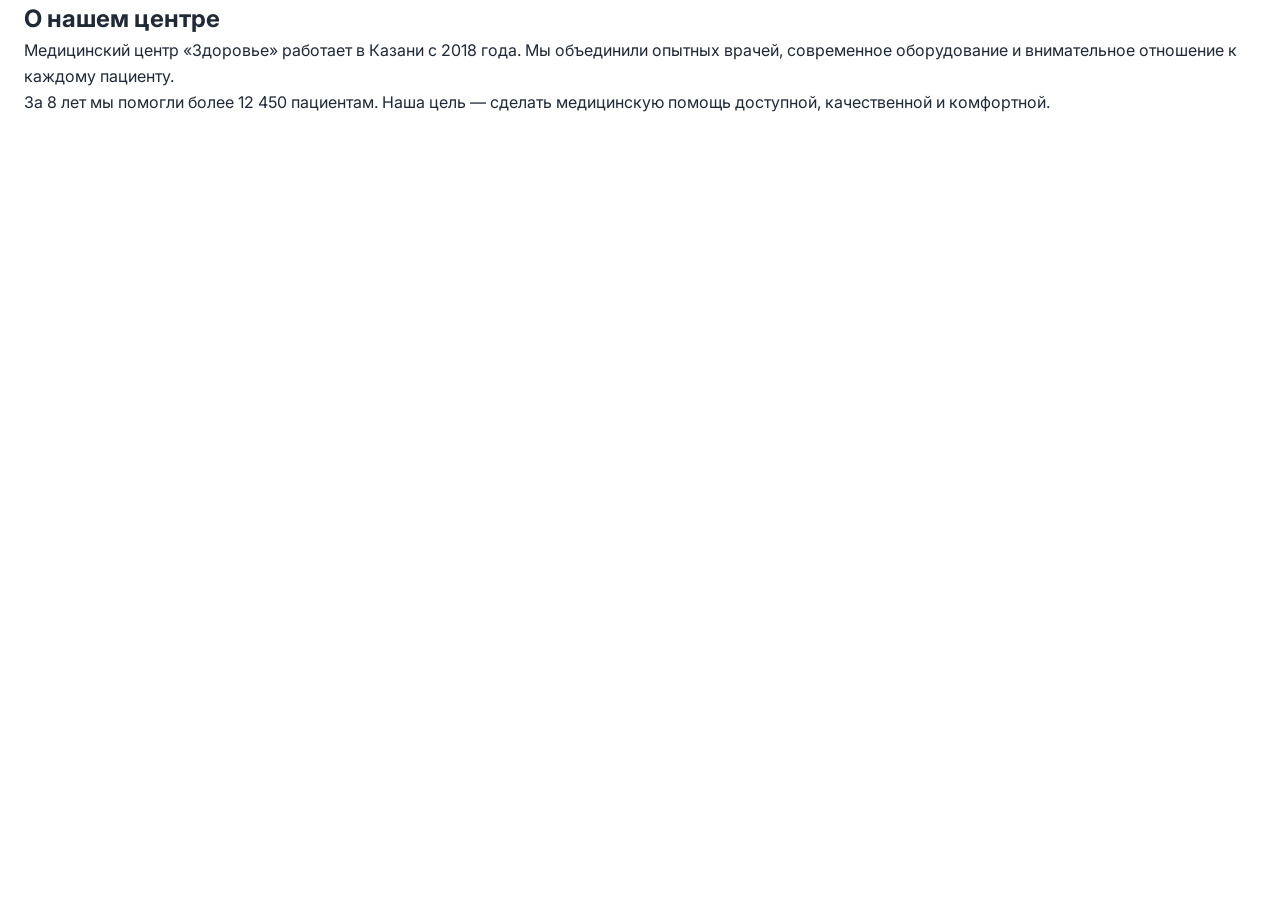
==== about.html @ 33e29db7 "Create about.html" ====
<!DOCTYPE html>
<html lang="ru">
<head>
  <meta charset="UTF-8">
  <meta name="viewport" content="width=device-width, initial-scale=1.0">
  <title>О нас — Медицинский центр «Здоровье»</title>
  <link rel="stylesheet" href="styles.css">
  <link rel="stylesheet" href="https://cdnjs.cloudflare.com/ajax/libs/font-awesome/6.6.0/css/all.min.css">
</head>
<body>
  <nav class="navbar"> <!-- тот же код навигации --> </nav>

  <section class="section">
    <div class="container">
      <h1>О нашем центре</h1>
      <p>Медицинский центр «Здоровье» работает в Казани с 2018 года. Мы объединили опытных врачей, современное оборудование и внимательное отношение к каждому пациенту.</p>
      <p>За 8 лет мы помогли более 12 450 пациентам. Наша цель — сделать медицинскую помощь доступной, качественной и комфортной.</p>
    </div>
  </section>

  <script src="script.js"></script>
</body>
</html>
---- styles.css ----
@import url('https://fonts.googleapis.com/css2?family=Inter:wght@400;500;600;700&display=swap');

* {
  margin: 0;
  padding: 0;
  box-sizing: border-box;
}

body {
  font-family: 'Inter', system-ui, sans-serif;
  line-height: 1.6;
  color: #1f2937;
}

/* Navbar */
.navbar {
  background: white;
  box-shadow: 0 2px 10px rgba(0,0,0,0.1);
  position: sticky;
  top: 0;
  z-index: 100;
}

.container {
  max-width: 1280px;
  margin: 0 auto;
  padding: 0 24px;
}

.navbar .container {
  display: flex;
  align-items: center;
  justify-content: space-between;
  padding: 18px 24px;
}

.logo {
  display: flex;
  align-items: center;
  gap: 12px;
  font-size: 28px;
  font-weight: 700;
}

.logo-icon {
  font-size: 32px;
}

/* Hero */
.hero {
  background: linear-gradient(135deg, #f0f9ff, #e0f2fe);
  padding: 120px 0 80px;
}

.hero .grid {
  display: grid;
  grid-template-columns: 1fr 1fr;
  gap: 60px;
  align-items: center;
}

.hero h1 {
  font-size: 52px;
  line-height: 1.1;
  font-weight: 700;
  margin-bottom: 24px;
}

.hero-subtitle {
  font-size: 24px;
  color: #475569;
  margin-bottom: 40px;
}

.btn-primary {
  background: #0ea5e9;
  color: white;
  padding: 16px 32px;
  border-radius: 9999px;
  font-weight: 600;
  text-decoration: none;
  display: inline-block;
  transition: all 0.3s;
}

.btn-primary:hover {
  background: #0284c8;
  transform: translateY(-3px);
}

.btn-secondary {
  background: transparent;
  color: #0ea5e9;
  border: 2px solid #0ea5e9;
  padding: 16px 32px;
  border-radius: 9999px;
  font-weight: 600;
  text-decoration: none;
  display: inline-block;
}

.hero-image img {
  width: 100%;
  border-radius: 24px;
  box-shadow: 0 25px 50px -12px rgb(0 0 0 / 0.25);
}

/* Остальные стили можно расширять дальше */
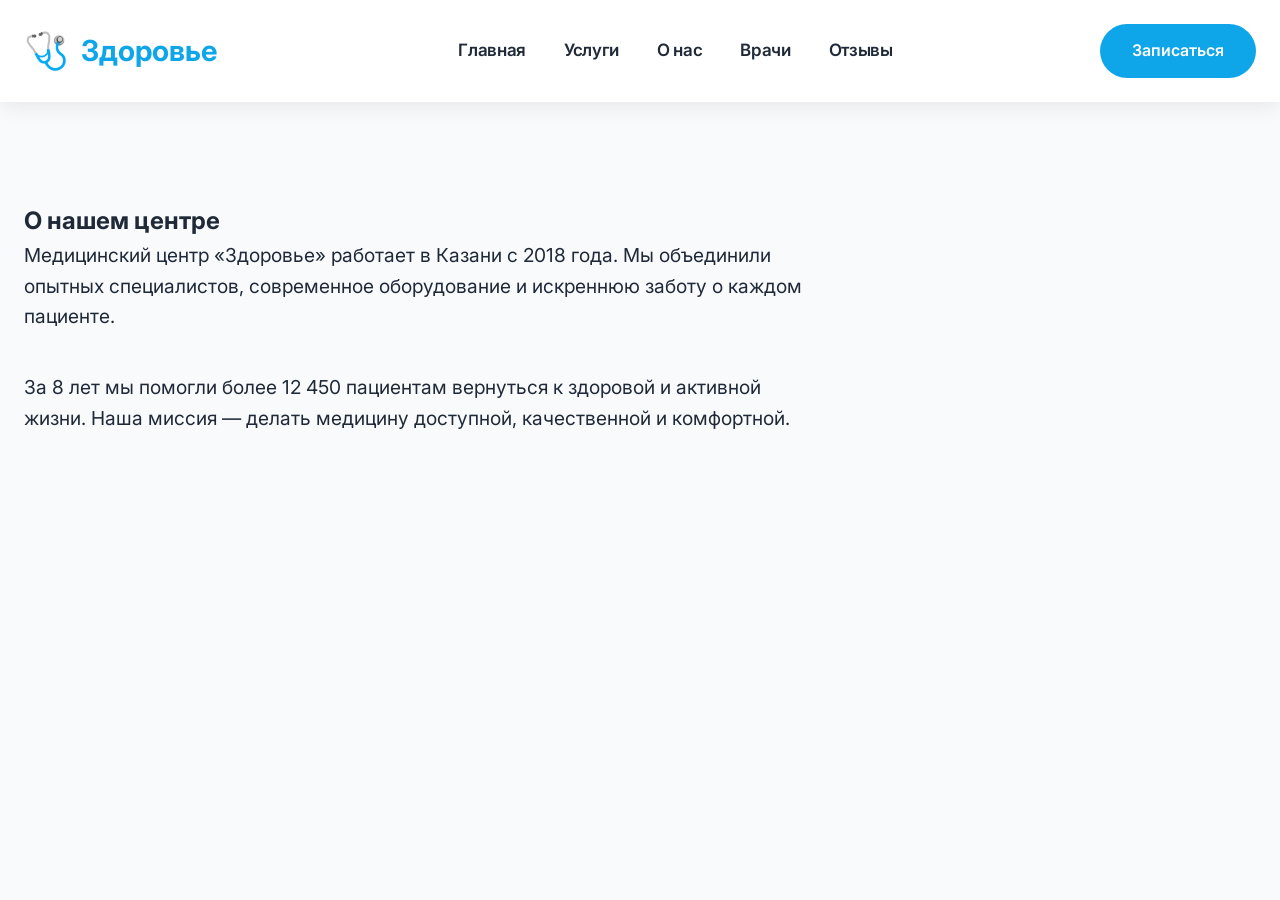
==== commit f511f39f: "Update about.html" ====
--- a/about.html
+++ b/about.html
@@ -8,13 +8,29 @@
   <link rel="stylesheet" href="https://cdnjs.cloudflare.com/ajax/libs/font-awesome/6.6.0/css/all.min.css">
 </head>
 <body>
-  <nav class="navbar"> <!-- тот же код навигации --> </nav>
+  <nav class="navbar">
+    <div class="container">
+      <div class="logo"><span class="logo-icon">🩺</span> Здоровье</div>
+      <div class="nav-links">
+        <a href="index.html">Главная</a>
+        <a href="services.html">Услуги</a>
+        <a href="about.html">О нас</a>
+        <a href="doctors.html">Врачи</a>
+        <a href="reviews.html">Отзывы</a>
+      </div>
+      <a href="services.html#appointment" class="btn-primary">Записаться</a>
+    </div>
+  </nav>
 
   <section class="section">
     <div class="container">
       <h1>О нашем центре</h1>
-      <p>Медицинский центр «Здоровье» работает в Казани с 2018 года. Мы объединили опытных врачей, современное оборудование и внимательное отношение к каждому пациенту.</p>
-      <p>За 8 лет мы помогли более 12 450 пациентам. Наша цель — сделать медицинскую помощь доступной, качественной и комфортной.</p>
+      <p style="font-size:1.2rem; max-width:800px; margin-bottom:40px;">
+        Медицинский центр «Здоровье» работает в Казани с 2018 года. Мы объединили опытных специалистов, современное оборудование и искреннюю заботу о каждом пациенте.
+      </p>
+      <p style="font-size:1.2rem; max-width:800px;">
+        За 8 лет мы помогли более 12 450 пациентам вернуться к здоровой и активной жизни. Наша миссия — делать медицину доступной, качественной и комфортной.
+      </p>
     </div>
   </section>
 
--- a/styles.css
+++ b/styles.css
@@ -1,21 +1,18 @@
 @import url('https://fonts.googleapis.com/css2?family=Inter:wght@400;500;600;700&display=swap');
 
-* {
-  margin: 0;
-  padding: 0;
-  box-sizing: border-box;
-}
+* { margin: 0; padding: 0; box-sizing: border-box; }
 
 body {
   font-family: 'Inter', system-ui, sans-serif;
   line-height: 1.6;
   color: #1f2937;
+  background: #f8fafc;
 }
 
-/* Navbar */
+/* ==================== НАВИГАЦИЯ ==================== */
 .navbar {
   background: white;
-  box-shadow: 0 2px 10px rgba(0,0,0,0.1);
+  box-shadow: 0 4px 20px rgba(0,0,0,0.08);
   position: sticky;
   top: 0;
   z-index: 100;
@@ -31,78 +28,127 @@
   display: flex;
   align-items: center;
   justify-content: space-between;
-  padding: 18px 24px;
+  padding: 22px 24px;
 }
 
 .logo {
   display: flex;
   align-items: center;
   gap: 12px;
-  font-size: 28px;
+  font-size: 29px;
   font-weight: 700;
+  color: #0ea5e9;
 }
 
-.logo-icon {
-  font-size: 32px;
+.logo-icon { font-size: 36px; }
+
+/* Красивые кнопки в меню */
+.nav-links a {
+  margin-left: 34px;
+  text-decoration: none;
+  color: #1f2937;
+  font-weight: 600;           /* жирный шрифт */
+  font-size: 17px;            /* крупнее */
+  letter-spacing: -0.02em;    /* красивое сжатие букв */
+  transition: all 0.3s ease;
+  position: relative;
 }
 
-/* Hero */
+.nav-links a:hover {
+  color: #0ea5e9;
+  transform: translateY(-1px);
+}
+
+.nav-links a::after {
+  content: '';
+  position: absolute;
+  width: 0;
+  height: 2px;
+  bottom: -2px;
+  left: 0;
+  background-color: #0ea5e9;
+  transition: width 0.3s ease;
+}
+
+.nav-links a:hover::after {
+  width: 100%;
+}
+
+/* Кнопка "Записаться" */
+.btn-primary {
+  background: #0ea5e9;
+  color: white;
+  padding: 14px 32px;
+  border-radius: 9999px;
+  font-weight: 600;
+  text-decoration: none;
+  transition: all 0.3s ease;
+}
+
+.btn-primary:hover {
+  background: #0284c8;
+  transform: translateY(-3px);
+  box-shadow: 0 10px 20px rgba(14, 165, 233, 0.3);
+}
+
+/* ==================== Остальной дизайн (уже красивый) ==================== */
 .hero {
   background: linear-gradient(135deg, #f0f9ff, #e0f2fe);
-  padding: 120px 0 80px;
+  padding: 140px 0 100px;
 }
 
 .hero .grid {
   display: grid;
   grid-template-columns: 1fr 1fr;
-  gap: 60px;
+  gap: 80px;
   align-items: center;
 }
 
 .hero h1 {
-  font-size: 52px;
+  font-size: 54px;
   line-height: 1.1;
   font-weight: 700;
-  margin-bottom: 24px;
 }
 
-.hero-subtitle {
-  font-size: 24px;
-  color: #475569;
-  margin-bottom: 40px;
-}
+.section { padding: 100px 0; }
 
-.btn-primary {
-  background: #0ea5e9;
-  color: white;
-  padding: 16px 32px;
-  border-radius: 9999px;
-  font-weight: 600;
-  text-decoration: none;
-  display: inline-block;
+.card, .service-card, .doctor-card, .review-card {
+  background: white;
+  border-radius: 24px;
+  padding: 32px;
+  box-shadow: 0 10px 30px rgba(0,0,0,0.08);
   transition: all 0.3s;
 }
 
-.btn-primary:hover {
-  background: #0284c8;
-  transform: translateY(-3px);
+.card:hover, .service-card:hover, .doctor-card:hover, .review-card:hover {
+  transform: translateY(-8px);
+  box-shadow: 0 20px 40px rgba(0,0,0,0.12);
 }
 
-.btn-secondary {
-  background: transparent;
-  color: #0ea5e9;
-  border: 2px solid #0ea5e9;
-  padding: 16px 32px;
-  border-radius: 9999px;
-  font-weight: 600;
-  text-decoration: none;
-  display: inline-block;
+.doctors-grid, .services-grid, .reviews-grid {
+  display: grid;
+  grid-template-columns: repeat(auto-fit, minmax(300px, 1fr));
+  gap: 30px;
+  margin-top: 40px;
 }
 
-.hero-image img {
-  width: 100%;
-  border-radius: 24px;
-  box-shadow: 0 25px 50px -12px rgb(0 0 0 / 0.25);
+.doctor-photo-frame {
+  width: 160px;
+  height: 160px;
+  background: #f1f5f9;
+  border-radius: 50%;
+  margin: 0 auto 24px;
+  display: flex;
+  align-items: center;
+  justify-content: center;
+  font-size: 70px;
+  border: 8px solid #e0f2fe;
+  box-shadow: 0 10px 30px rgba(14, 165, 233, 0.15);
 }
 
-/* Остальные стили можно расширять дальше */
+.price {
+  font-size: 32px;
+  font-weight: 700;
+  color: #0ea5e9;
+  margin: 12px 0;
+}
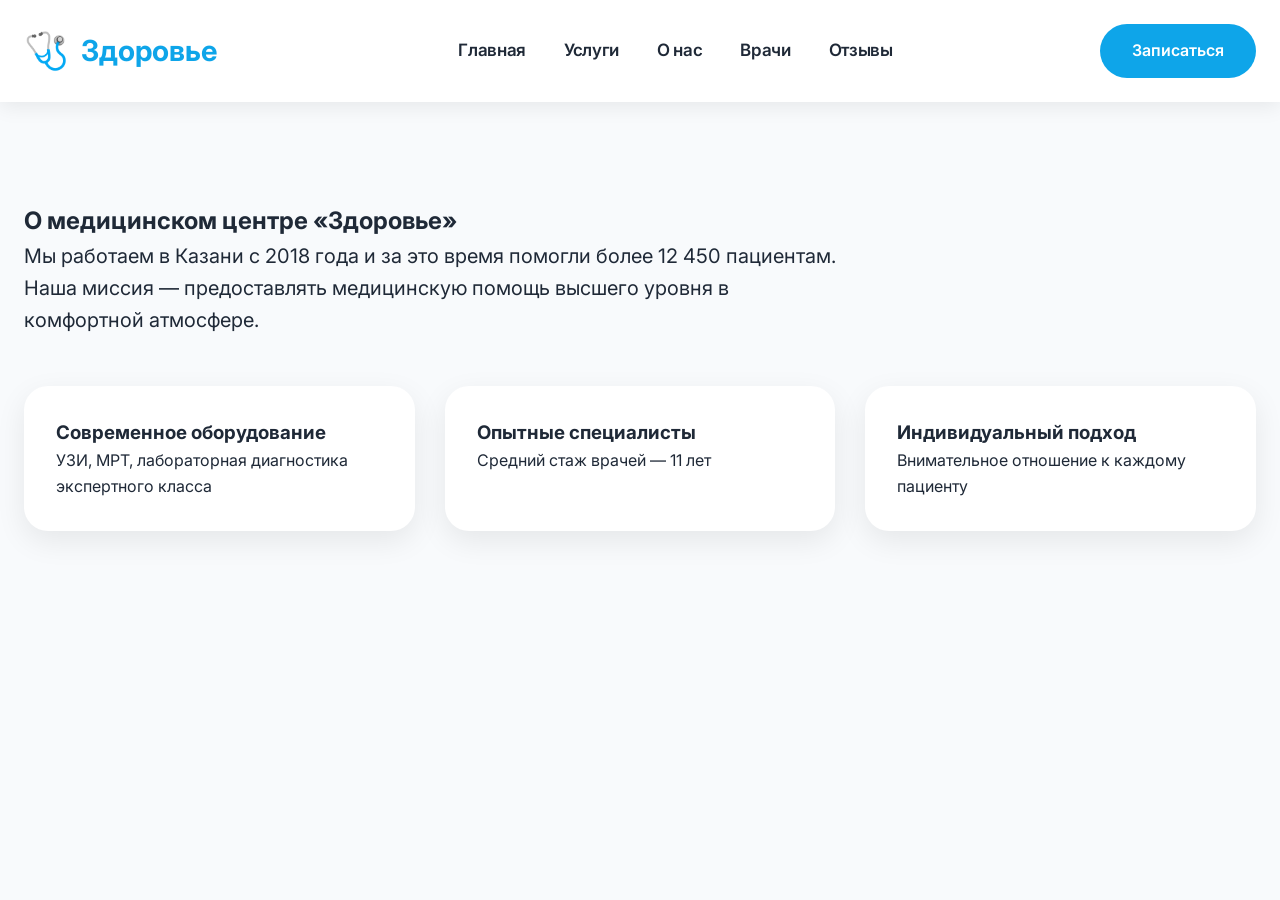
==== commit 48467ebc: "Update about.html" ====
--- a/about.html
+++ b/about.html
@@ -24,13 +24,17 @@
 
   <section class="section">
     <div class="container">
-      <h1>О нашем центре</h1>
-      <p style="font-size:1.2rem; max-width:800px; margin-bottom:40px;">
-        Медицинский центр «Здоровье» работает в Казани с 2018 года. Мы объединили опытных специалистов, современное оборудование и искреннюю заботу о каждом пациенте.
+      <h1>О медицинском центре «Здоровье»</h1>
+      <p style="font-size:1.25rem; max-width:820px; margin-bottom:50px;">
+        Мы работаем в Казани с 2018 года и за это время помогли более 12 450 пациентам. 
+        Наша миссия — предоставлять медицинскую помощь высшего уровня в комфортной атмосфере.
       </p>
-      <p style="font-size:1.2rem; max-width:800px;">
-        За 8 лет мы помогли более 12 450 пациентам вернуться к здоровой и активной жизни. Наша миссия — делать медицину доступной, качественной и комфортной.
-      </p>
+      
+      <div style="display:grid; grid-template-columns:repeat(auto-fit,minmax(280px,1fr)); gap:30px;">
+        <div class="card"><h3>Современное оборудование</h3><p>УЗИ, МРТ, лабораторная диагностика экспертного класса</p></div>
+        <div class="card"><h3>Опытные специалисты</h3><p>Средний стаж врачей — 11 лет</p></div>
+        <div class="card"><h3>Индивидуальный подход</h3><p>Внимательное отношение к каждому пациенту</p></div>
+      </div>
     </div>
   </section>
 
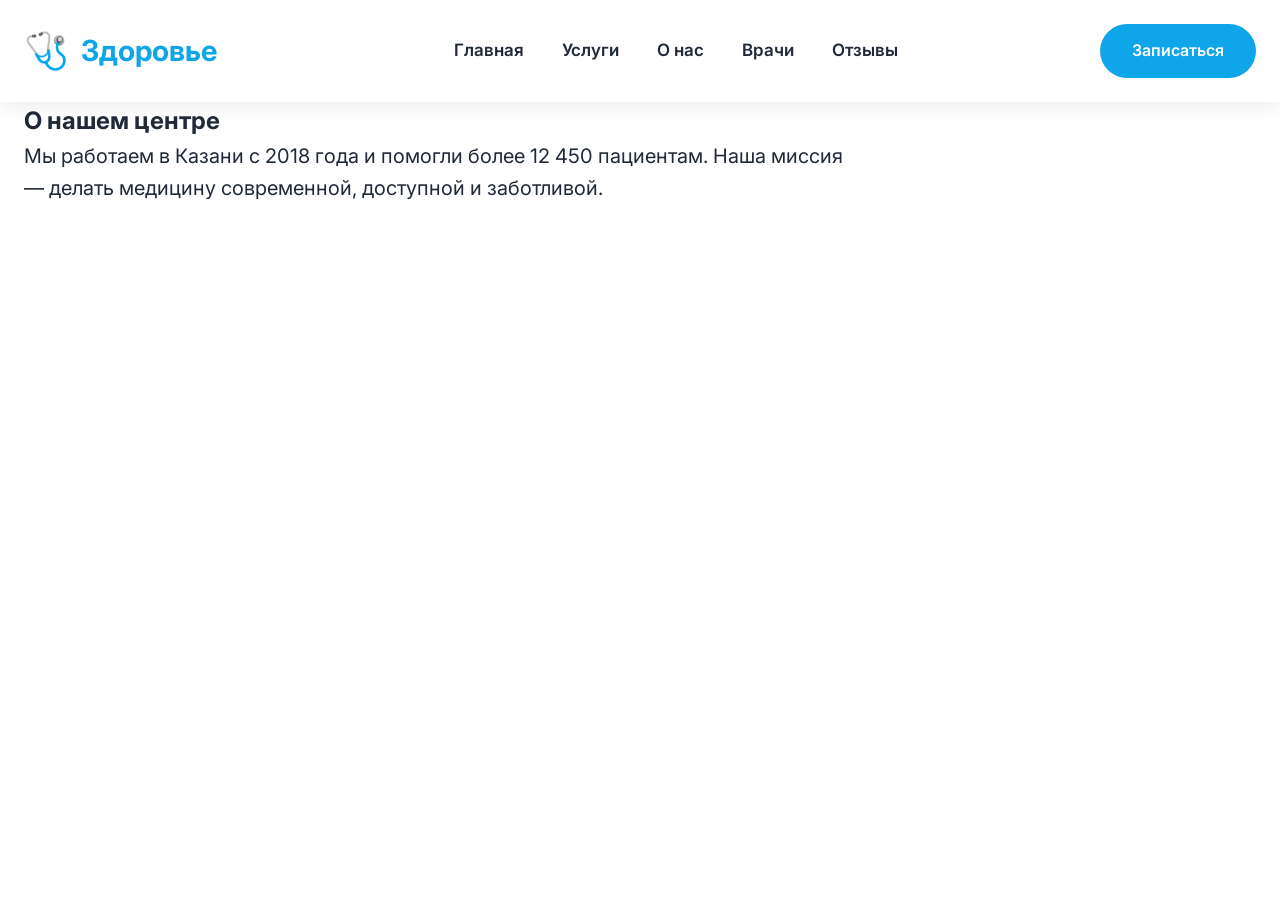
==== commit 0e44d683: "Update about.html" ====
--- a/about.html
+++ b/about.html
@@ -24,17 +24,11 @@
 
   <section class="section">
     <div class="container">
-      <h1>О медицинском центре «Здоровье»</h1>
+      <h1>О нашем центре</h1>
       <p style="font-size:1.25rem; max-width:820px; margin-bottom:50px;">
-        Мы работаем в Казани с 2018 года и за это время помогли более 12 450 пациентам. 
-        Наша миссия — предоставлять медицинскую помощь высшего уровня в комфортной атмосфере.
+        Мы работаем в Казани с 2018 года и помогли более 12 450 пациентам. 
+        Наша миссия — делать медицину современной, доступной и заботливой.
       </p>
-      
-      <div style="display:grid; grid-template-columns:repeat(auto-fit,minmax(280px,1fr)); gap:30px;">
-        <div class="card"><h3>Современное оборудование</h3><p>УЗИ, МРТ, лабораторная диагностика экспертного класса</p></div>
-        <div class="card"><h3>Опытные специалисты</h3><p>Средний стаж врачей — 11 лет</p></div>
-        <div class="card"><h3>Индивидуальный подход</h3><p>Внимательное отношение к каждому пациенту</p></div>
-      </div>
     </div>
   </section>
 
--- a/styles.css
+++ b/styles.css
@@ -6,7 +6,6 @@
   font-family: 'Inter', system-ui, sans-serif;
   line-height: 1.6;
   color: #1f2937;
-  background: #f8fafc;
 }
 
 /* ==================== НАВИГАЦИЯ ==================== */
@@ -42,39 +41,18 @@
 
 .logo-icon { font-size: 36px; }
 
-/* Красивые кнопки в меню */
 .nav-links a {
   margin-left: 34px;
   text-decoration: none;
   color: #1f2937;
-  font-weight: 600;           /* жирный шрифт */
-  font-size: 17px;            /* крупнее */
-  letter-spacing: -0.02em;    /* красивое сжатие букв */
-  transition: all 0.3s ease;
-  position: relative;
+  font-weight: 600;
+  font-size: 17px;
+  transition: color 0.3s;
 }
 
-.nav-links a:hover {
-  color: #0ea5e9;
-  transform: translateY(-1px);
-}
+.nav-links a:hover { color: #0ea5e9; }
 
-.nav-links a::after {
-  content: '';
-  position: absolute;
-  width: 0;
-  height: 2px;
-  bottom: -2px;
-  left: 0;
-  background-color: #0ea5e9;
-  transition: width 0.3s ease;
-}
-
-.nav-links a:hover::after {
-  width: 100%;
-}
-
-/* Кнопка "Записаться" */
+/* Кнопки */
 .btn-primary {
   background: #0ea5e9;
   color: white;
@@ -82,16 +60,20 @@
   border-radius: 9999px;
   font-weight: 600;
   text-decoration: none;
-  transition: all 0.3s ease;
 }
 
-.btn-primary:hover {
-  background: #0284c8;
-  transform: translateY(-3px);
-  box-shadow: 0 10px 20px rgba(14, 165, 233, 0.3);
+.btn-primary:hover { background: #0284c8; }
+
+.btn-secondary {
+  color: #0ea5e9;
+  border: 2px solid #0ea5e9;
+  padding: 14px 32px;
+  border-radius: 9999px;
+  font-weight: 600;
+  text-decoration: none;
 }
 
-/* ==================== Остальной дизайн (уже красивый) ==================== */
+/* ==================== HERO ==================== */
 .hero {
   background: linear-gradient(135deg, #f0f9ff, #e0f2fe);
   padding: 140px 0 100px;
@@ -108,47 +90,42 @@
   font-size: 54px;
   line-height: 1.1;
   font-weight: 700;
+  margin-bottom: 24px;
 }
 
-.section { padding: 100px 0; }
-
-.card, .service-card, .doctor-card, .review-card {
-  background: white;
-  border-radius: 24px;
-  padding: 32px;
-  box-shadow: 0 10px 30px rgba(0,0,0,0.08);
-  transition: all 0.3s;
+.hero-subtitle {
+  font-size: 24px;
+  color: #475569;
+  margin-bottom: 40px;
 }
 
-.card:hover, .service-card:hover, .doctor-card:hover, .review-card:hover {
-  transform: translateY(-8px);
-  box-shadow: 0 20px 40px rgba(0,0,0,0.12);
+.hero-buttons {
+  display: flex;
+  gap: 20px;
+  flex-wrap: wrap;
 }
 
-.doctors-grid, .services-grid, .reviews-grid {
-  display: grid;
-  grid-template-columns: repeat(auto-fit, minmax(300px, 1fr));
-  gap: 30px;
-  margin-top: 40px;
+.stats {
+  margin-top: 60px;
+  display: flex;
+  gap: 50px;
+  flex-wrap: wrap;
 }
 
-.doctor-photo-frame {
-  width: 160px;
-  height: 160px;
-  background: #f1f5f9;
-  border-radius: 50%;
-  margin: 0 auto 24px;
-  display: flex;
-  align-items: center;
-  justify-content: center;
-  font-size: 70px;
-  border: 8px solid #e0f2fe;
-  box-shadow: 0 10px 30px rgba(14, 165, 233, 0.15);
+.stats div {
+  font-size: 28px;
+  font-weight: 700;
 }
 
-.price {
-  font-size: 32px;
-  font-weight: 700;
-  color: #0ea5e9;
-  margin: 12px 0;
+.stats span {
+  display: block;
+  font-size: 16px;
+  color: #64748b;
+  margin-top: 6px;
 }
+
+.hero-image img {
+  width: 100%;
+  border-radius: 24px;
+  box-shadow: 0 25px 50px -12px rgb(0 0 0 / 0.25);
+}
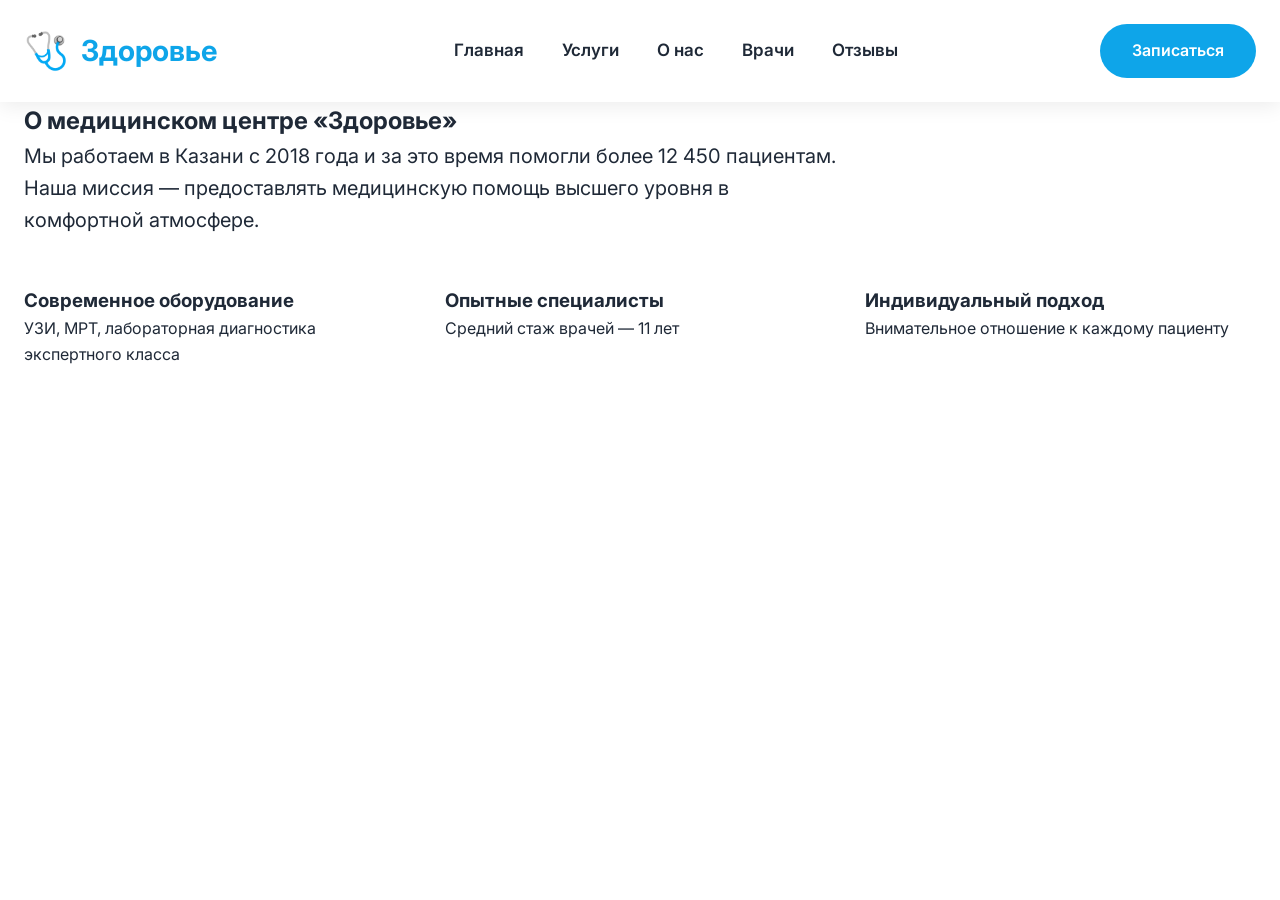
==== commit b5be09f3: "Update about.html" ====
--- a/about.html
+++ b/about.html
@@ -24,11 +24,17 @@
 
   <section class="section">
     <div class="container">
-      <h1>О нашем центре</h1>
+      <h1>О медицинском центре «Здоровье»</h1>
       <p style="font-size:1.25rem; max-width:820px; margin-bottom:50px;">
-        Мы работаем в Казани с 2018 года и помогли более 12 450 пациентам. 
-        Наша миссия — делать медицину современной, доступной и заботливой.
+        Мы работаем в Казани с 2018 года и за это время помогли более 12 450 пациентам. 
+        Наша миссия — предоставлять медицинскую помощь высшего уровня в комфортной атмосфере.
       </p>
+      
+      <div style="display:grid; grid-template-columns:repeat(auto-fit,minmax(280px,1fr)); gap:30px;">
+        <div class="card"><h3>Современное оборудование</h3><p>УЗИ, МРТ, лабораторная диагностика экспертного класса</p></div>
+        <div class="card"><h3>Опытные специалисты</h3><p>Средний стаж врачей — 11 лет</p></div>
+        <div class="card"><h3>Индивидуальный подход</h3><p>Внимательное отношение к каждому пациенту</p></div>
+      </div>
     </div>
   </section>
 
